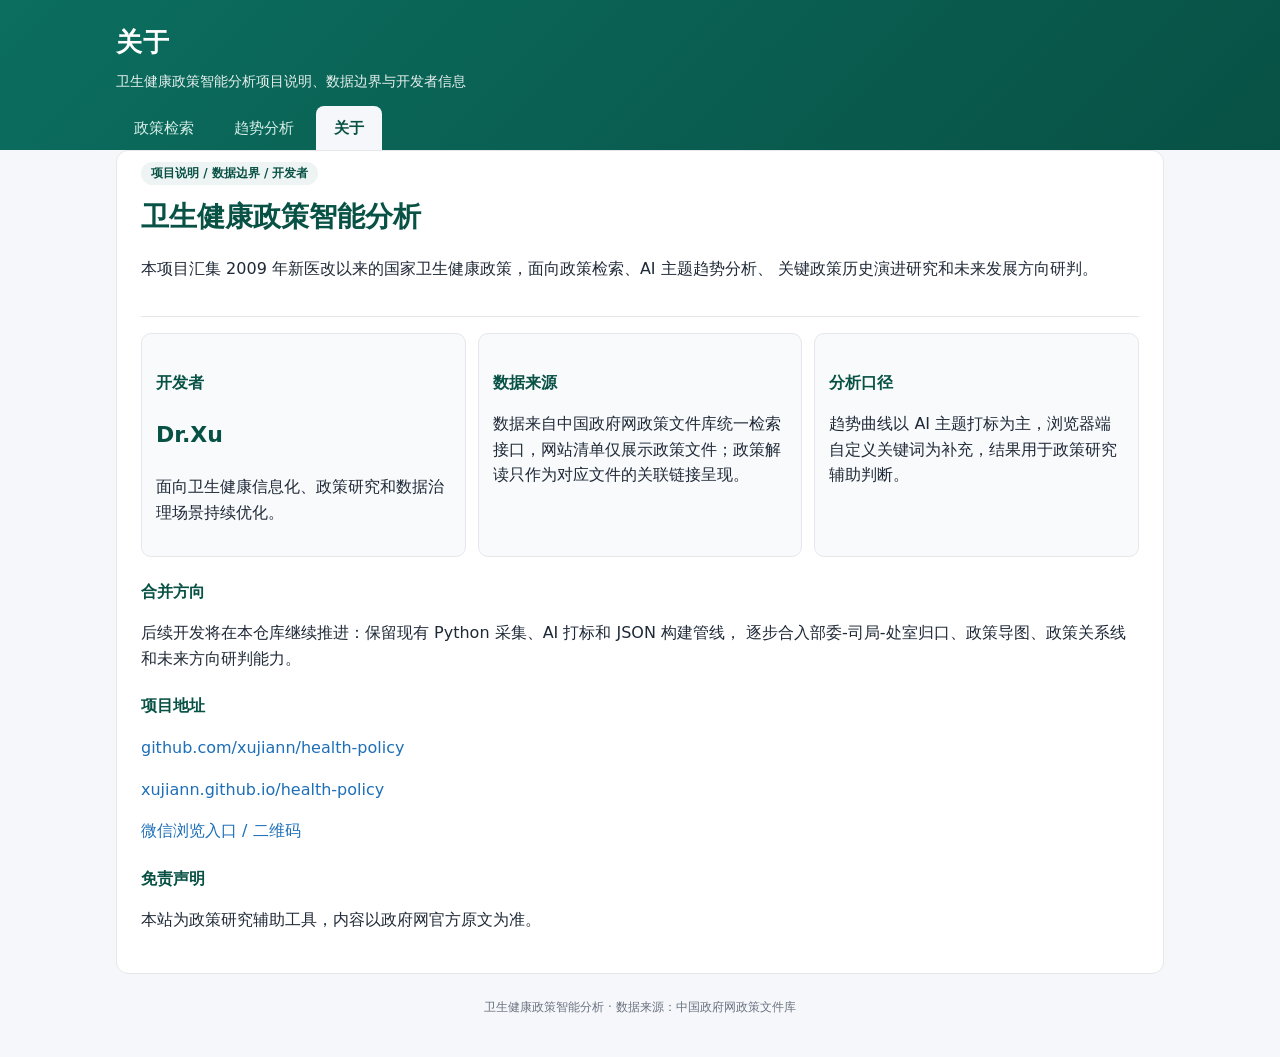
==== site/about.html @ f82df6de "Improve WeChat mobile browsing" ====
<!DOCTYPE html>
<html lang="zh-CN">
<head>
<meta charset="utf-8">
<meta name="viewport" content="width=device-width, initial-scale=1">
<meta name="theme-color" content="#0b6e5f">
<meta name="description" content="卫生健康政策智能分析项目说明、数据边界与开发者信息。">
<meta property="og:title" content="关于 · 卫生健康政策智能分析">
<meta property="og:description" content="了解卫生健康政策智能分析的数据来源、展示口径与开发者信息。">
<meta property="og:type" content="website">
<meta property="og:url" content="https://xujiann.github.io/health-policy/about.html">
<title>关于 · 卫生健康政策智能分析</title>
<link rel="stylesheet" href="style.css?v=12">
</head>
<body>
<header class="top">
  <div class="wrap">
    <h1>关于</h1>
    <p class="sub">卫生健康政策智能分析项目说明、数据边界与开发者信息</p>
    <nav class="tabs">
      <a class="tab tab-link" href="index.html">政策检索</a>
      <a class="tab tab-link" href="index.html#trend">趋势分析</a>
      <a class="tab tab-link active" href="about.html">关于</a>
    </nav>
  </div>
</header>

<main class="wrap">
  <section class="about about-page">
    <div class="about-hero">
      <span class="about-kicker">项目说明 / 数据边界 / 开发者</span>
      <h2>卫生健康政策智能分析</h2>
      <p>
        本项目汇集 2009 年新医改以来的国家卫生健康政策，面向政策检索、AI 主题趋势分析、
        关键政策历史演进研究和未来发展方向研判。
      </p>
    </div>

    <div class="about-grid">
      <article>
        <h3>开发者</h3>
        <p class="about-name">Dr.Xu</p>
        <p>面向卫生健康信息化、政策研究和数据治理场景持续优化。</p>
      </article>
      <article>
        <h3>数据来源</h3>
        <p>数据来自中国政府网政策文件库统一检索接口，网站清单仅展示政策文件；政策解读只作为对应文件的关联链接呈现。</p>
      </article>
      <article>
        <h3>分析口径</h3>
        <p>趋势曲线以 AI 主题打标为主，浏览器端自定义关键词为补充，结果用于政策研究辅助判断。</p>
      </article>
    </div>

    <h3>合并方向</h3>
    <p>
      后续开发将在本仓库继续推进：保留现有 Python 采集、AI 打标和 JSON 构建管线，
      逐步合入部委-司局-处室归口、政策导图、政策关系线和未来方向研判能力。
    </p>

    <h3>项目地址</h3>
    <p><a href="https://github.com/xujiann/health-policy" target="_blank" rel="noopener">github.com/xujiann/health-policy</a></p>
    <p><a href="https://xujiann.github.io/health-policy/" target="_blank" rel="noopener">xujiann.github.io/health-policy</a></p>
    <p><a href="wechat.html">微信浏览入口 / 二维码</a></p>

    <h3>免责声明</h3>
    <p>本站为政策研究辅助工具，内容以政府网官方原文为准。</p>
  </section>
</main>

<footer class="foot wrap">
  <span>卫生健康政策智能分析 · 数据来源：中国政府网政策文件库</span>
</footer>
</body>
</html>
---- site/style.css ----
:root{
  --bg:#f5f7fa; --card:#fff; --ink:#1f2937; --muted:#6b7280;
  --line:#e5e7eb; --brand:#0b6e5f; --brand-d:#085145; --accent:#1d6fb8;
  --chip:#eef4f3;
}
*{box-sizing:border-box}
body{margin:0;font-family:"Microsoft YaHei","PingFang SC",system-ui,Arial,sans-serif;
  background:var(--bg);color:var(--ink);line-height:1.6}
.wrap{max-width:1080px;margin:0 auto;padding:0 16px}
a{color:var(--accent);text-decoration:none}
a:hover{text-decoration:underline}

.top{background:linear-gradient(135deg,var(--brand),var(--brand-d));color:#fff;padding:22px 0 0}
.top h1{margin:0;font-size:26px;letter-spacing:1px}
.top .sub{margin:6px 0 14px;opacity:.9;font-size:14px}
.tabs{display:flex;gap:4px}
.tab{background:transparent;border:none;color:#d8efe9;padding:10px 18px;font-size:15px;
  cursor:pointer;border-radius:8px 8px 0 0}
.tab:hover{color:#fff}
.tab.active{background:var(--bg);color:var(--brand-d);font-weight:600}
.tab-link{display:inline-block;text-decoration:none}

main{min-height:60vh;padding-top:18px}
.loading{padding:40px;text-align:center;color:var(--muted)}
.hidden{display:none}

.summary-panel{display:grid;grid-template-columns:repeat(4,minmax(0,1fr));gap:10px;margin-bottom:14px}
.summary-panel article{background:var(--card);border:1px solid var(--line);border-radius:10px;padding:12px 14px}
.summary-panel span{display:block;color:var(--muted);font-size:12px}
.summary-panel strong{display:block;color:var(--brand-d);font-size:24px;line-height:1.2;margin-top:3px}
.wechat-panel{display:flex;align-items:center;justify-content:space-between;gap:12px;background:#f0fdf4;
  border:1px solid #bbf7d0;border-radius:10px;margin:-2px 0 14px;padding:10px 12px;color:#14532d}
.wechat-panel strong{display:block;font-size:13px}
.wechat-panel span{font-size:12px;color:#166534}
.wechat-panel button{border:1px solid #86efac;background:#fff;color:#166534;border-radius:8px;padding:7px 10px;
  white-space:nowrap;cursor:pointer}
.wechat-panel button:active{transform:translateY(1px)}

.toolbar{display:flex;gap:10px;flex-wrap:wrap;margin-bottom:14px;background:rgba(255,255,255,.72);
  border:1px solid var(--line);border-radius:12px;padding:12px;position:sticky;top:0;z-index:5;backdrop-filter:blur(8px)}
.toolbar input,.toolbar select{padding:9px 12px;border:1px solid var(--line);border-radius:8px;
  font-size:14px;background:var(--card)}
.toolbar input#q{flex:1;min-width:240px}
.result-info{color:var(--muted);font-size:13px;margin-bottom:10px}

.list{list-style:none;margin:0;padding:0;display:grid;gap:10px}
.item{background:var(--card);border:1px solid var(--line);border-radius:10px;padding:14px 16px}
.item h3{margin:0 0 6px;font-size:16px;font-weight:600}
.item h3 a{color:var(--ink)}
.item h3 a:hover{color:var(--brand)}
.item .meta{display:flex;flex-wrap:wrap;gap:8px;font-size:12px;color:var(--muted);margin-bottom:6px}
.item .chip{background:var(--chip);color:var(--brand-d);padding:1px 8px;border-radius:20px}
.item .summary{font-size:13px;color:#4b5563;margin:6px 0 0}
.item mark{background:#fff2a8;padding:0 1px}
.item .th-row{display:flex;flex-wrap:wrap;gap:6px;margin:6px 0 0}
.item .th-chip{background:#eef2ff;color:#3730a3;font-size:11px;padding:1px 8px;border-radius:20px}
.tax-row{display:flex;flex-wrap:wrap;gap:6px;margin:7px 0 0;font-size:12px;align-items:center}
.tax-row span{background:#ecfdf5;color:#065f46;border:1px solid #ccefe3;border-radius:20px;padding:1px 8px}
.tax-row em{color:var(--muted);font-style:normal}
.interp-row{margin-top:10px;padding-top:9px;border-top:1px dashed var(--line);display:grid;gap:6px}
.interp-row>span{font-size:12px;font-weight:700;color:var(--brand-d)}
.interp-row a{display:flex;justify-content:space-between;gap:10px;padding:7px 9px;border:1px solid #dbeafe;background:#f8fbff;border-radius:8px;color:#1d4ed8;font-size:13px}
.interp-row a strong{font-weight:500;color:#1e3a8a}
.interp-row a span{color:var(--muted);white-space:nowrap}

.pager{display:flex;justify-content:center;gap:6px;flex-wrap:wrap;margin:20px 0}
.pager button{padding:6px 12px;border:1px solid var(--line);background:var(--card);
  border-radius:6px;cursor:pointer;font-size:13px}
.pager button.active{background:var(--brand);color:#fff;border-color:var(--brand)}
.pager button:disabled{opacity:.4;cursor:default}

.chart-box{background:var(--card);border:1px solid var(--line);border-radius:12px;
  padding:16px;height:440px}
.trend-intro p{color:var(--muted);font-size:14px}

.rel-mode{display:flex;align-items:center;gap:14px;flex-wrap:wrap;margin:4px 0 10px;
  font-size:13px;color:var(--ink)}
.rel-mode .rel-label{font-weight:600}
.rel-mode label{display:flex;align-items:center;gap:4px;cursor:pointer}
.rel-mode .rel-hint{flex-basis:100%;color:var(--muted)}
.item .chip.rel-strong{background:#d1fae5;color:#065f46}
.item .chip.rel-weak{background:#fef3c7;color:#92400e}

.custom-kw{display:flex;align-items:center;gap:8px;flex-wrap:wrap;margin:6px 0 12px}
.custom-kw input#kw-input{flex:1;min-width:260px;padding:9px 12px;border:1px solid var(--line);
  border-radius:8px;font-size:14px;background:var(--card)}
.custom-kw button#kw-add{padding:9px 16px;border:none;border-radius:8px;background:var(--brand);
  color:#fff;font-size:14px;cursor:pointer}
.custom-kw button#kw-add:hover{background:var(--brand-d)}
.preset-toggle{font-size:13px;color:var(--muted);display:flex;align-items:center;gap:5px;cursor:pointer}
.kw-suggest{width:100%;display:flex;flex-wrap:wrap;gap:6px;align-items:center}
.kw-suggest .sugg{padding:3px 10px;border:1px solid var(--line);border-radius:20px;
  background:#f0f6ff;color:#1d4ed8;font-size:12px;cursor:pointer}
.kw-suggest .sugg:hover{background:#dbeafe}
.kw-chips{display:flex;gap:8px;flex-wrap:wrap;width:100%}
.kw-chips .kwchip{display:inline-flex;align-items:center;gap:6px;padding:3px 6px 3px 10px;
  border-radius:20px;font-size:13px;color:#fff}
.kw-chips .kwchip button{background:rgba(255,255,255,.35);border:none;color:#fff;width:18px;height:18px;
  border-radius:50%;cursor:pointer;line-height:1;font-size:13px}
.kw-chips .kwchip button:hover{background:rgba(0,0,0,.25)}
.theme-detail{margin:18px 0 10px;display:flex;align-items:center;gap:12px;flex-wrap:wrap}
.theme-detail select{padding:8px 12px;border:1px solid var(--line);border-radius:8px;font-size:14px}
.muted{color:var(--muted);font-size:13px}

.forecast-box{background:var(--card);border:1px solid var(--line);border-radius:12px;padding:16px;margin:14px 0}
.forecast-head{display:flex;justify-content:space-between;gap:16px;align-items:flex-start;margin-bottom:12px}
.forecast-head span{display:block;color:var(--brand);font-size:12px;font-weight:700}
.forecast-head h3{margin:2px 0 0;font-size:18px;color:var(--brand-d)}
.forecast-head dl{display:flex;gap:8px;margin:0}
.forecast-head dl div{min-width:82px;background:#f8fafc;border:1px solid var(--line);border-radius:10px;padding:8px;text-align:center}
.forecast-head dt{font-size:12px;color:var(--muted)}
.forecast-head dd{margin:2px 0 0;font-weight:700}
.forecast-cards{display:grid;grid-template-columns:repeat(3,minmax(0,1fr));gap:10px}
.forecast-cards article{background:#f8fafc;border:1px solid var(--line);border-radius:10px;padding:12px}
.forecast-cards strong{display:block;color:var(--ink);margin-bottom:6px}
.forecast-cards p{margin:0;color:#4b5563;font-size:13px}

.about-page{padding:18px 24px 24px}
.about-hero{border-bottom:1px solid var(--line);padding-bottom:18px;margin-bottom:16px}
.about-kicker{display:inline-flex;background:var(--chip);color:var(--brand-d);border-radius:20px;padding:2px 10px;font-size:12px;font-weight:700}
.about-hero h2{margin:10px 0 6px;font-size:28px;color:var(--brand-d)}
.about-grid{display:grid;grid-template-columns:repeat(3,minmax(0,1fr));gap:12px;margin:16px 0}
.about-grid article{background:#f8fafc;border:1px solid var(--line);border-radius:10px;padding:14px}
.about-grid h3{margin:0 0 8px;color:var(--brand-d);font-size:16px}
.about-name{font-size:22px;font-weight:700;color:var(--brand-d)}

.about{background:var(--card);border:1px solid var(--line);border-radius:12px;padding:8px 24px 24px}
.about h2{color:var(--brand-d)}
.about h3{margin-top:22px;color:var(--brand-d);font-size:16px}

.wechat-guide{overflow:hidden}
.wechat-guide .about-hero p{max-width:760px;color:#4b5563;line-height:1.75}
.wechat-qr{display:grid;grid-template-columns:240px minmax(0,1fr);gap:22px;align-items:center;
  margin-top:18px;padding:18px;background:#f8fafc;border:1px solid var(--line);border-radius:12px}
.wechat-qr img{width:220px;height:220px;background:#fff;border:1px solid var(--line);border-radius:10px;
  padding:10px;box-shadow:0 12px 30px rgba(15,23,42,.08)}
.wechat-qr h3{margin-top:0}
.wechat-qr p{line-height:1.7;color:#4b5563}
.wechat-qr a{word-break:break-all;color:var(--brand-d);font-weight:700}

.foot{padding:24px 16px 40px;color:var(--muted);font-size:12px;text-align:center}

@media(max-width:640px){
  .wrap{padding:0 12px}
  .top{padding:18px 0 0}
  .top h1{font-size:20px;letter-spacing:.5px}
  .top .sub{font-size:13px;margin:5px 0 12px}
  .tab{padding:9px 13px;font-size:14px}

  /* 筛选：搜索框整行，下拉两列自适应，排序单独整行 */
  .toolbar{gap:8px}
  .summary-panel{grid-template-columns:repeat(2,minmax(0,1fr));gap:8px}
  .summary-panel article{padding:10px 11px}
  .summary-panel strong{font-size:20px}
  .wechat-panel{align-items:flex-start;margin-top:-4px}
  .wechat-panel button{padding:8px 10px}
  body.is-wechat .toolbar{position:static}
  .toolbar input#q{flex:1 1 100%;min-width:0}
  .toolbar select{flex:1 1 calc(50% - 4px);min-width:0;font-size:13px;padding:9px 8px}
  .toolbar #f-sort{flex-basis:100%}

  .item{padding:12px 13px}
  .item h3{font-size:15px}
  .item .summary{font-size:13px}
  .interp-row a{display:grid;gap:2px}
  .interp-row a span{white-space:normal}

  /* 图表：略高以容纳多主题图例，左右内边距收紧 */
  .chart-box{height:460px;padding:12px 6px}
  .trend-intro p{font-size:13px}

  .custom-kw{gap:8px}
  .custom-kw input#kw-input{flex:1 1 100%;min-width:0}
  .custom-kw button#kw-add{flex:1 1 auto}
  .preset-toggle{flex-basis:100%}

  .theme-detail{gap:8px}
  .theme-detail label{flex:1 1 100%}
  .theme-detail select{width:100%}

  /* 触摸目标更大 */
  .forecast-head{display:grid}
  .forecast-head dl,.forecast-cards,.about-grid{display:grid;grid-template-columns:1fr}
  .forecast-head dl div{min-width:0}
  .about-page{padding:14px 14px 20px}
  .about-hero h2{font-size:22px}
  .wechat-qr{grid-template-columns:1fr;justify-items:center;text-align:left;padding:14px;gap:12px}
  .wechat-qr img{width:min(220px,100%);height:auto}

  .pager button{padding:9px 14px;font-size:14px}

  .about{padding:6px 16px 20px}
  .about h3{font-size:15px}
}
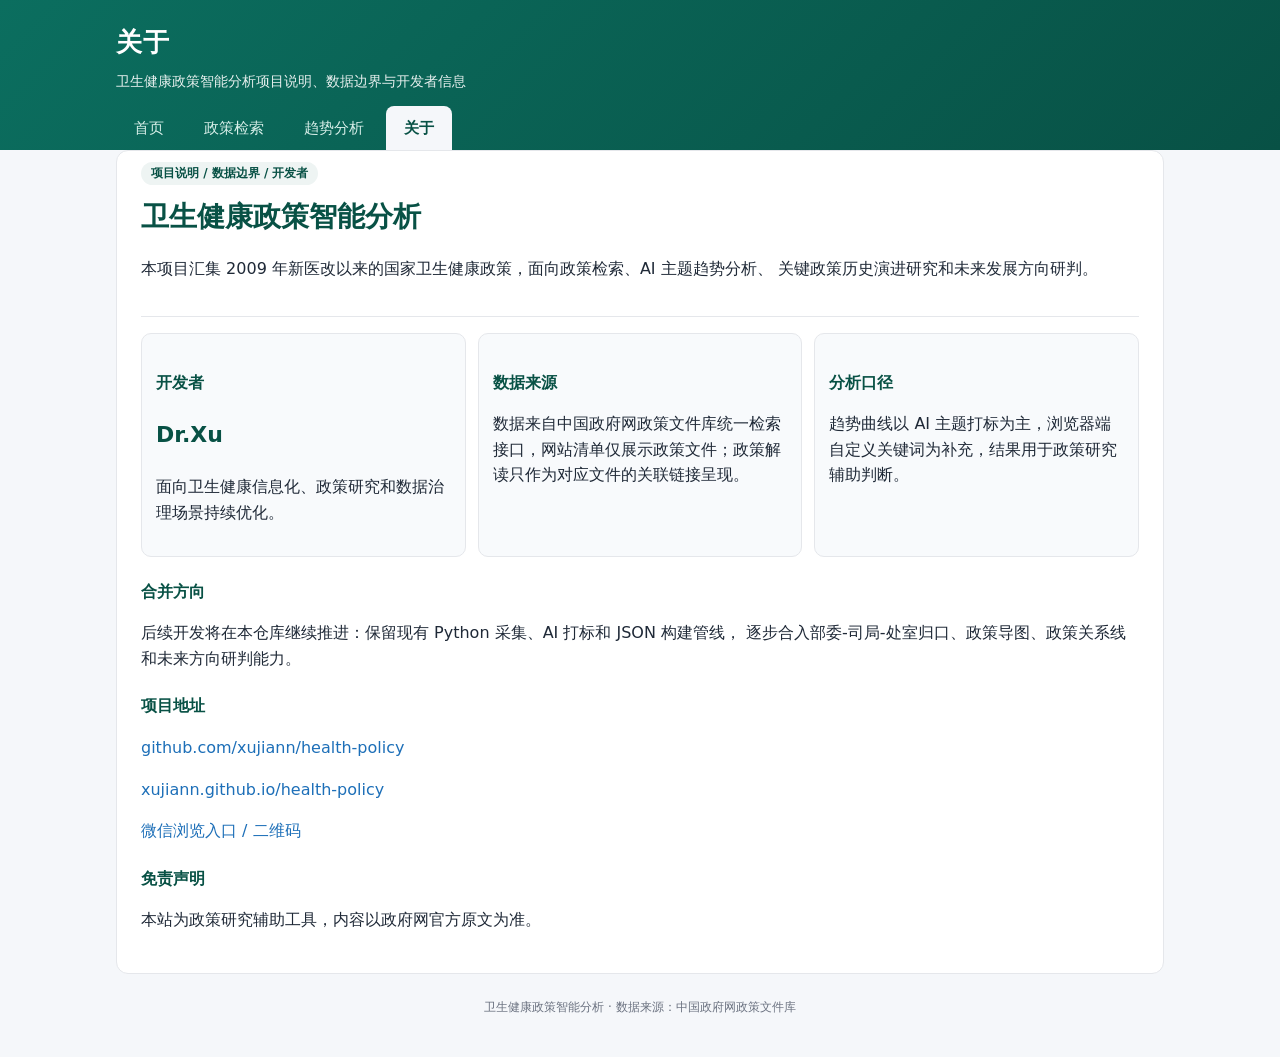
==== commit 9a26c0a2: "Add WeChat project portal homepage" ====
--- a/site/about.html
+++ b/site/about.html
@@ -10,7 +10,7 @@
 <meta property="og:type" content="website">
 <meta property="og:url" content="https://xujiann.github.io/health-policy/about.html">
 <title>关于 · 卫生健康政策智能分析</title>
-<link rel="stylesheet" href="style.css?v=12">
+<link rel="stylesheet" href="style.css?v=15">
 </head>
 <body>
 <header class="top">
@@ -18,8 +18,9 @@
     <h1>关于</h1>
     <p class="sub">卫生健康政策智能分析项目说明、数据边界与开发者信息</p>
     <nav class="tabs">
-      <a class="tab tab-link" href="index.html">政策检索</a>
-      <a class="tab tab-link" href="index.html#trend">趋势分析</a>
+      <a class="tab tab-link" href="index.html">首页</a>
+      <a class="tab tab-link" href="policy.html">政策检索</a>
+      <a class="tab tab-link" href="policy.html#trend">趋势分析</a>
       <a class="tab tab-link active" href="about.html">关于</a>
     </nav>
   </div>
--- a/site/style.css
+++ b/site/style.css
@@ -10,10 +10,33 @@
 a{color:var(--accent);text-decoration:none}
 a:hover{text-decoration:underline}
 
+.portal-body{background:#f4f8f7}
+.portal{max-width:760px;margin:0 auto;padding:18px 16px 32px}
+.portal-hero{padding:18px 2px 14px}
+.portal-mark{width:54px;height:54px;border-radius:14px;border:1px solid var(--line);background:#fff;padding:6px;
+  box-shadow:0 10px 24px rgba(15,23,42,.08)}
+.portal-kicker{margin:14px 0 6px;color:var(--brand-d);font-size:13px;font-weight:700}
+.portal-hero h1{margin:0;font-size:30px;line-height:1.16;color:#0f3f38;letter-spacing:0}
+.portal-hero p:last-child{margin:10px 0 0;color:#475569;font-size:15px}
+.portal-grid{display:grid;gap:12px;margin-top:8px}
+.portal-card{display:grid;grid-template-columns:auto 1fr;gap:6px 12px;text-decoration:none;background:#fff;
+  border:1px solid var(--line);border-radius:12px;padding:16px;box-shadow:0 10px 26px rgba(15,23,42,.06)}
+.portal-card:hover{text-decoration:none;border-color:#99f6e4}
+.portal-card.primary{border-color:#99f6e4;background:#f0fdfa}
+.portal-card-index{grid-row:1/4;display:grid;place-items:center;width:42px;height:42px;border-radius:10px;
+  background:#e0f2fe;color:#075985;font-weight:800;font-size:13px}
+.portal-card.primary .portal-card-index{background:#ccfbf1;color:#115e59}
+.portal-card strong{font-size:18px;color:#0f172a;line-height:1.3}
+.portal-card small{color:#475569;font-size:13px;line-height:1.6}
+.portal-card em{font-style:normal;color:#0b6e5f;font-size:13px;font-weight:700;margin-top:2px}
+.portal-strip{display:grid;grid-template-columns:repeat(3,minmax(0,1fr));gap:8px;margin:14px 0 0}
+.portal-strip a{text-align:center;text-decoration:none;background:#fff;border:1px solid var(--line);border-radius:10px;
+  padding:10px 6px;color:#1e3a8a;font-size:13px;font-weight:700}
+
 .top{background:linear-gradient(135deg,var(--brand),var(--brand-d));color:#fff;padding:22px 0 0}
 .top h1{margin:0;font-size:26px;letter-spacing:1px}
 .top .sub{margin:6px 0 14px;opacity:.9;font-size:14px}
-.tabs{display:flex;gap:4px}
+.tabs{display:flex;gap:4px;flex-wrap:wrap}
 .tab{background:transparent;border:none;color:#d8efe9;padding:10px 18px;font-size:15px;
   cursor:pointer;border-radius:8px 8px 0 0}
 .tab:hover{color:#fff}
@@ -41,6 +64,10 @@
 .toolbar input,.toolbar select{padding:9px 12px;border:1px solid var(--line);border-radius:8px;
   font-size:14px;background:var(--card)}
 .toolbar input#q{flex:1;min-width:240px}
+.quality-panel{display:grid;grid-template-columns:repeat(6,minmax(0,1fr));gap:8px;margin:-4px 0 12px}
+.quality-panel article{background:#f8fafc;border:1px solid var(--line);border-radius:8px;padding:9px 10px}
+.quality-panel span{display:block;color:var(--muted);font-size:11px}
+.quality-panel strong{display:block;color:#0f172a;font-size:15px;margin-top:2px}
 .result-info{color:var(--muted);font-size:13px;margin-bottom:10px}
 
 .list{list-style:none;margin:0;padding:0;display:grid;gap:10px}
@@ -50,13 +77,16 @@
 .item h3 a:hover{color:var(--brand)}
 .item .meta{display:flex;flex-wrap:wrap;gap:8px;font-size:12px;color:var(--muted);margin-bottom:6px}
 .item .chip{background:var(--chip);color:var(--brand-d);padding:1px 8px;border-radius:20px}
+.item .doc-no{font-weight:700;color:#0f172a;background:#f8fafc;border:1px solid var(--line);
+  border-radius:6px;padding:1px 6px}
 .item .summary{font-size:13px;color:#4b5563;margin:6px 0 0}
 .item mark{background:#fff2a8;padding:0 1px}
 .item .th-row{display:flex;flex-wrap:wrap;gap:6px;margin:6px 0 0}
 .item .th-chip{background:#eef2ff;color:#3730a3;font-size:11px;padding:1px 8px;border-radius:20px}
 .tax-row{display:flex;flex-wrap:wrap;gap:6px;margin:7px 0 0;font-size:12px;align-items:center}
 .tax-row span{background:#ecfdf5;color:#065f46;border:1px solid #ccefe3;border-radius:20px;padding:1px 8px}
-.tax-row em{color:var(--muted);font-style:normal}
+.tax-row em{color:#475569;font-style:normal;background:#f8fafc;border:1px solid var(--line);
+  border-radius:20px;padding:1px 8px}
 .interp-row{margin-top:10px;padding-top:9px;border-top:1px dashed var(--line);display:grid;gap:6px}
 .interp-row>span{font-size:12px;font-weight:700;color:var(--brand-d)}
 .interp-row a{display:flex;justify-content:space-between;gap:10px;padding:7px 9px;border:1px solid #dbeafe;background:#f8fbff;border-radius:8px;color:#1d4ed8;font-size:13px}
@@ -146,12 +176,19 @@
   .top h1{font-size:20px;letter-spacing:.5px}
   .top .sub{font-size:13px;margin:5px 0 12px}
   .tab{padding:9px 13px;font-size:14px}
+  .portal{padding:12px 12px 28px}
+  .portal-hero h1{font-size:25px}
+  .portal-card{padding:14px;grid-template-columns:38px 1fr}
+  .portal-card-index{width:38px;height:38px}
+  .portal-strip{grid-template-columns:1fr}
 
   /* 筛选：搜索框整行，下拉两列自适应，排序单独整行 */
   .toolbar{gap:8px}
   .summary-panel{grid-template-columns:repeat(2,minmax(0,1fr));gap:8px}
   .summary-panel article{padding:10px 11px}
   .summary-panel strong{font-size:20px}
+  .quality-panel{grid-template-columns:repeat(2,minmax(0,1fr));gap:7px}
+  .quality-panel article{padding:8px 9px}
   .wechat-panel{align-items:flex-start;margin-top:-4px}
   .wechat-panel button{padding:8px 10px}
   body.is-wechat .toolbar{position:static}
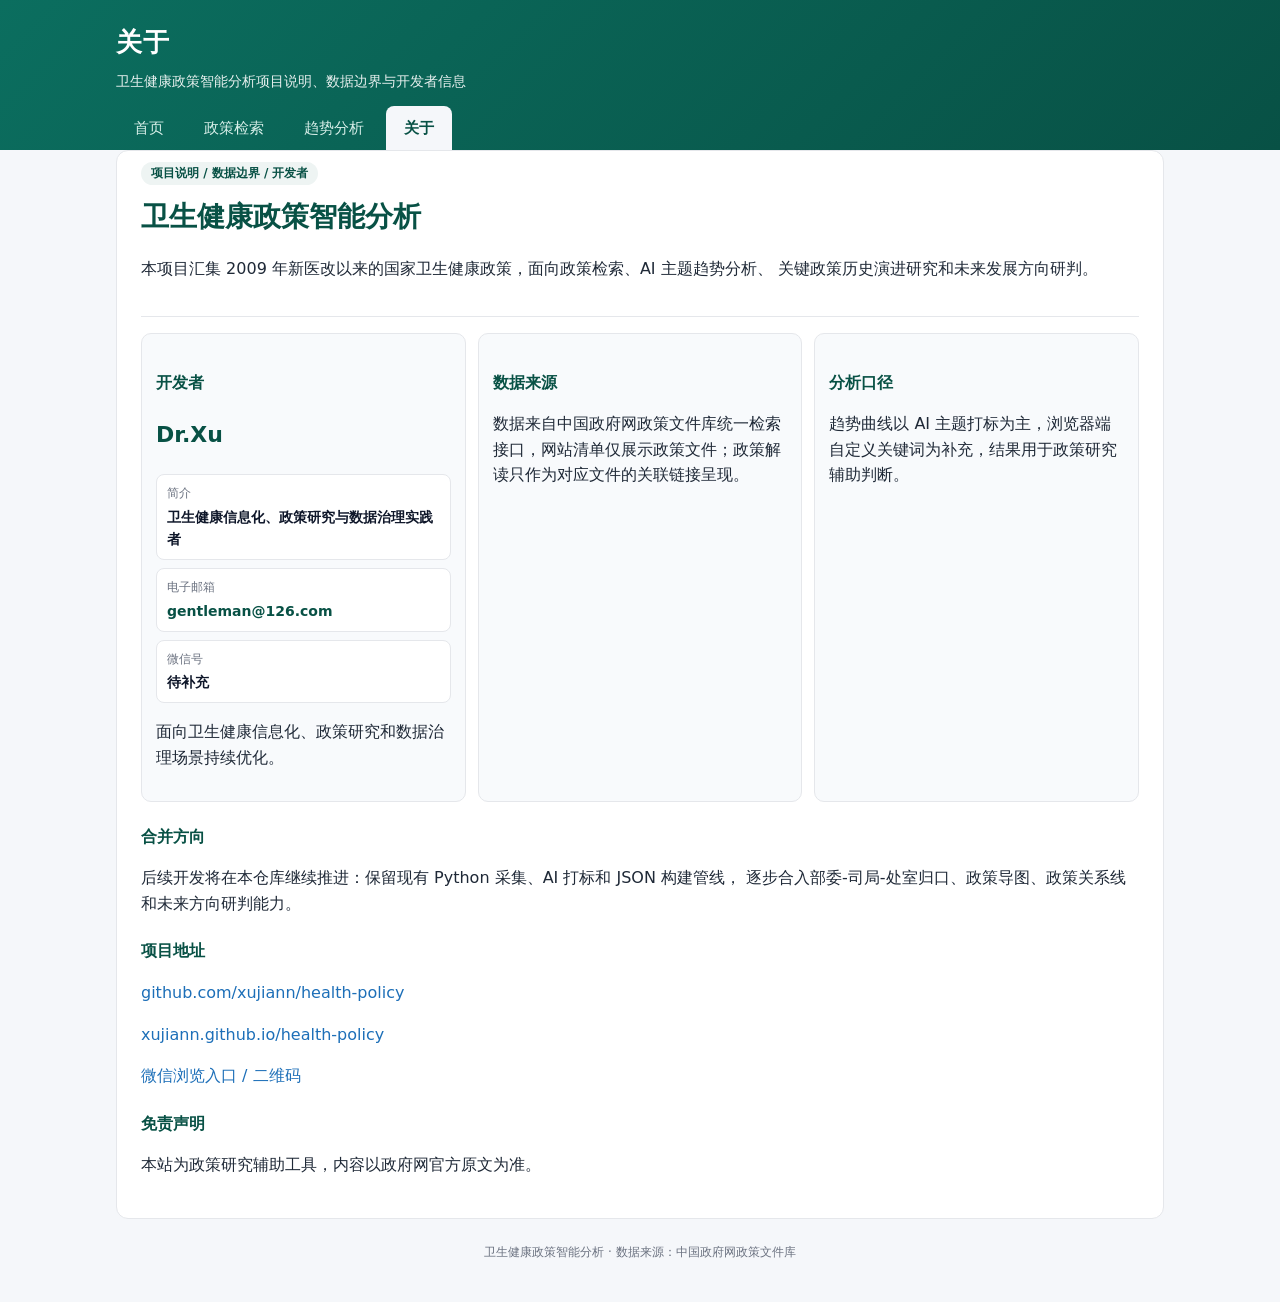
==== commit 516523e4: "Add about entry and contact info" ====
--- a/site/about.html
+++ b/site/about.html
@@ -10,7 +10,7 @@
 <meta property="og:type" content="website">
 <meta property="og:url" content="https://xujiann.github.io/health-policy/about.html">
 <title>关于 · 卫生健康政策智能分析</title>
-<link rel="stylesheet" href="style.css?v=15">
+<link rel="stylesheet" href="style.css?v=18">
 </head>
 <body>
 <header class="top">
@@ -41,6 +41,11 @@
       <article>
         <h3>开发者</h3>
         <p class="about-name">Dr.Xu</p>
+        <ul class="contact-list" aria-label="作者联系方式">
+          <li><span>简介</span><strong>卫生健康信息化、政策研究与数据治理实践者</strong></li>
+          <li><span>电子邮箱</span><a href="mailto:gentleman@126.com">gentleman@126.com</a></li>
+          <li><span>微信号</span><strong>待补充</strong></li>
+        </ul>
         <p>面向卫生健康信息化、政策研究和数据治理场景持续优化。</p>
       </article>
       <article>
--- a/site/style.css
+++ b/site/style.css
@@ -11,17 +11,20 @@
 a:hover{text-decoration:underline}
 
 .portal-body{background:#f4f8f7}
-.portal{max-width:760px;margin:0 auto;padding:18px 16px 32px}
+.portal{max-width:760px;min-height:100svh;margin:0 auto;padding:18px 16px max(32px,env(safe-area-inset-bottom))}
 .portal-hero{padding:18px 2px 14px}
 .portal-mark{width:54px;height:54px;border-radius:14px;border:1px solid var(--line);background:#fff;padding:6px;
   box-shadow:0 10px 24px rgba(15,23,42,.08)}
-.portal-kicker{margin:14px 0 6px;color:var(--brand-d);font-size:13px;font-weight:700}
-.portal-hero h1{margin:0;font-size:30px;line-height:1.16;color:#0f3f38;letter-spacing:0}
-.portal-hero p:last-child{margin:10px 0 0;color:#475569;font-size:15px}
+.portal-hero h1{margin:14px 0 0;font-size:30px;line-height:1.16;color:#0f3f38;letter-spacing:0}
+.portal-hero>p{margin:10px 0 0;color:#475569;font-size:15px}
+.portal-tags{display:flex;gap:8px;flex-wrap:wrap;margin-top:12px}
+.portal-tags span{background:#e7f7f3;color:#085145;border:1px solid #ccefe3;border-radius:20px;
+  padding:3px 10px;font-size:12px;font-weight:700}
 .portal-grid{display:grid;gap:12px;margin-top:8px}
 .portal-card{display:grid;grid-template-columns:auto 1fr;gap:6px 12px;text-decoration:none;background:#fff;
   border:1px solid var(--line);border-radius:12px;padding:16px;box-shadow:0 10px 26px rgba(15,23,42,.06)}
 .portal-card:hover{text-decoration:none;border-color:#99f6e4}
+.portal-card:active{transform:translateY(1px);box-shadow:0 6px 18px rgba(15,23,42,.08)}
 .portal-card.primary{border-color:#99f6e4;background:#f0fdfa}
 .portal-card-index{grid-row:1/4;display:grid;place-items:center;width:42px;height:42px;border-radius:10px;
   background:#e0f2fe;color:#075985;font-weight:800;font-size:13px}
@@ -29,9 +32,6 @@
 .portal-card strong{font-size:18px;color:#0f172a;line-height:1.3}
 .portal-card small{color:#475569;font-size:13px;line-height:1.6}
 .portal-card em{font-style:normal;color:#0b6e5f;font-size:13px;font-weight:700;margin-top:2px}
-.portal-strip{display:grid;grid-template-columns:repeat(3,minmax(0,1fr));gap:8px;margin:14px 0 0}
-.portal-strip a{text-align:center;text-decoration:none;background:#fff;border:1px solid var(--line);border-radius:10px;
-  padding:10px 6px;color:#1e3a8a;font-size:13px;font-weight:700}
 
 .top{background:linear-gradient(135deg,var(--brand),var(--brand-d));color:#fff;padding:22px 0 0}
 .top h1{margin:0;font-size:26px;letter-spacing:1px}
@@ -153,6 +153,11 @@
 .about-grid article{background:#f8fafc;border:1px solid var(--line);border-radius:10px;padding:14px}
 .about-grid h3{margin:0 0 8px;color:var(--brand-d);font-size:16px}
 .about-name{font-size:22px;font-weight:700;color:var(--brand-d)}
+.contact-list{list-style:none;margin:10px 0 12px;padding:0;display:grid;gap:8px}
+.contact-list li{display:grid;gap:2px;padding:9px 10px;background:#fff;border:1px solid var(--line);border-radius:8px}
+.contact-list span{color:var(--muted);font-size:12px}
+.contact-list strong,.contact-list a{color:#0f172a;font-size:14px;font-weight:700;word-break:break-all}
+.contact-list a{color:var(--brand-d)}
 
 .about{background:var(--card);border:1px solid var(--line);border-radius:12px;padding:8px 24px 24px}
 .about h2{color:var(--brand-d)}
@@ -180,7 +185,6 @@
   .portal-hero h1{font-size:25px}
   .portal-card{padding:14px;grid-template-columns:38px 1fr}
   .portal-card-index{width:38px;height:38px}
-  .portal-strip{grid-template-columns:1fr}
 
   /* 筛选：搜索框整行，下拉两列自适应，排序单独整行 */
   .toolbar{gap:8px}
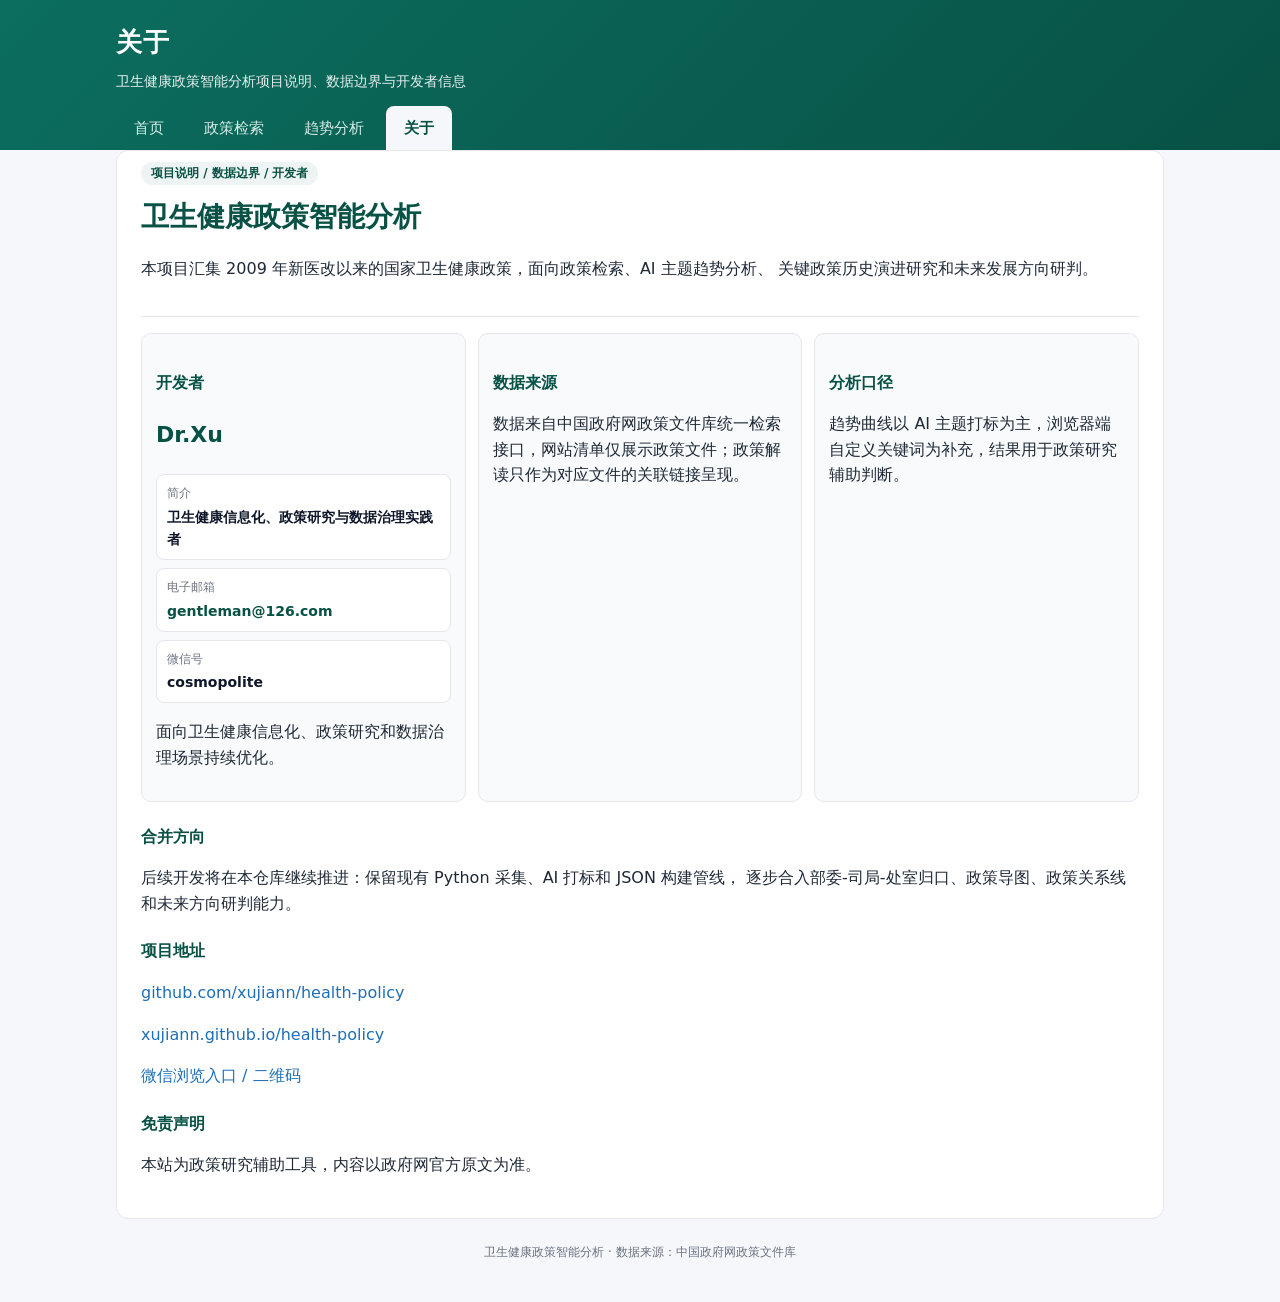
==== commit 4f79fb00: "Update WeChat contact on about page" ====
--- a/site/about.html
+++ b/site/about.html
@@ -44,7 +44,7 @@
         <ul class="contact-list" aria-label="作者联系方式">
           <li><span>简介</span><strong>卫生健康信息化、政策研究与数据治理实践者</strong></li>
           <li><span>电子邮箱</span><a href="mailto:gentleman@126.com">gentleman@126.com</a></li>
-          <li><span>微信号</span><strong>待补充</strong></li>
+          <li><span>微信号</span><strong>cosmopolite</strong></li>
         </ul>
         <p>面向卫生健康信息化、政策研究和数据治理场景持续优化。</p>
       </article>
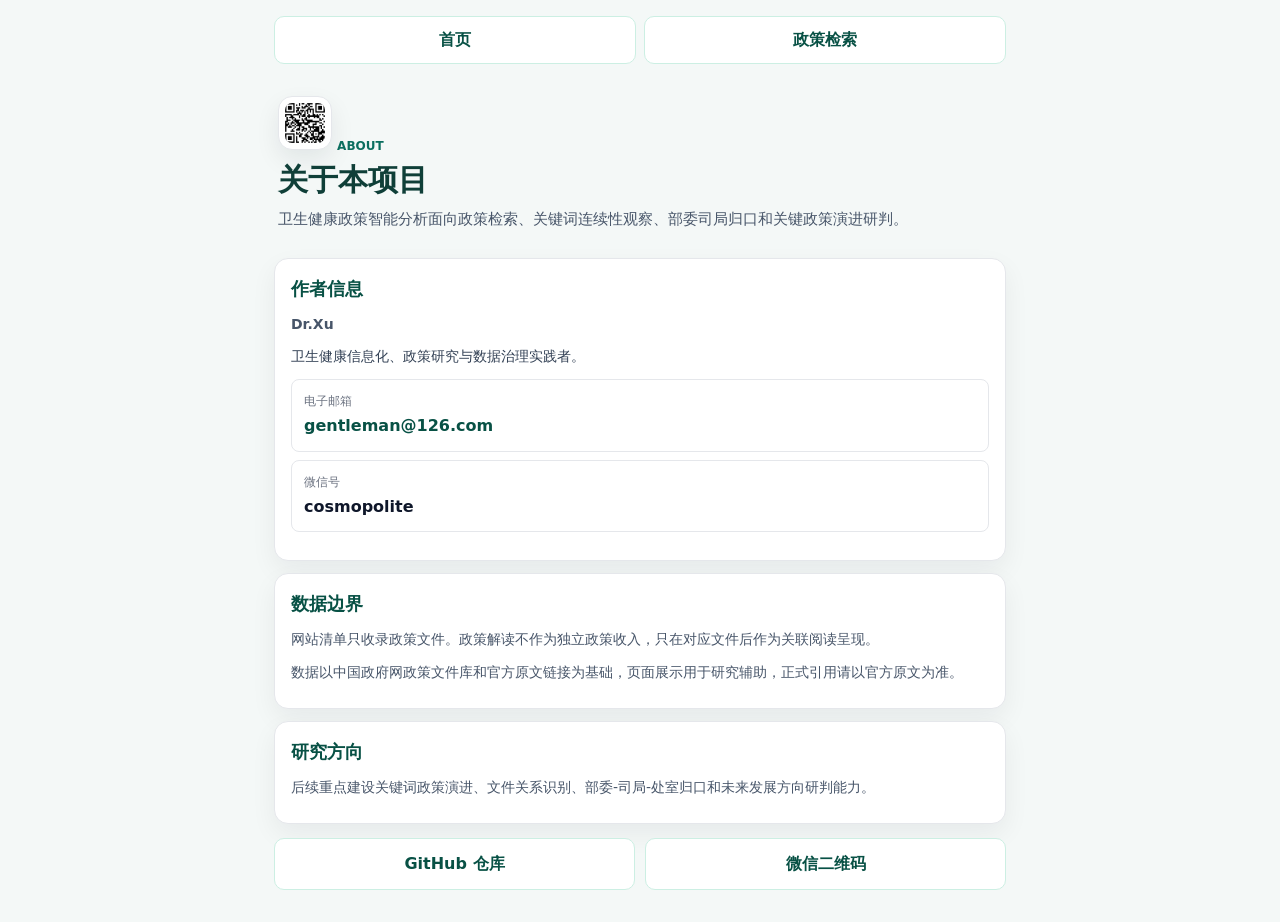
==== commit 84f79bdd: "Redesign mobile portal about page" ====
--- a/site/about.html
+++ b/site/about.html
@@ -10,72 +10,47 @@
 <meta property="og:type" content="website">
 <meta property="og:url" content="https://xujiann.github.io/health-policy/about.html">
 <title>关于 · 卫生健康政策智能分析</title>
-<link rel="stylesheet" href="style.css?v=18">
+<link rel="stylesheet" href="style.css?v=19">
 </head>
-<body>
-<header class="top">
-  <div class="wrap">
-    <h1>关于</h1>
-    <p class="sub">卫生健康政策智能分析项目说明、数据边界与开发者信息</p>
-    <nav class="tabs">
-      <a class="tab tab-link" href="index.html">首页</a>
-      <a class="tab tab-link" href="policy.html">政策检索</a>
-      <a class="tab tab-link" href="policy.html#trend">趋势分析</a>
-      <a class="tab tab-link active" href="about.html">关于</a>
-    </nav>
-  </div>
-</header>
+<body class="portal-body">
+<main class="about-mobile">
+  <nav class="about-mobile-nav" aria-label="页面导航">
+    <a href="index.html">首页</a>
+    <a href="policy.html">政策检索</a>
+  </nav>
 
-<main class="wrap">
-  <section class="about about-page">
-    <div class="about-hero">
-      <span class="about-kicker">项目说明 / 数据边界 / 开发者</span>
-      <h2>卫生健康政策智能分析</h2>
-      <p>
-        本项目汇集 2009 年新医改以来的国家卫生健康政策，面向政策检索、AI 主题趋势分析、
-        关键政策历史演进研究和未来发展方向研判。
-      </p>
-    </div>
+  <section class="about-mobile-hero">
+    <img src="assets/wechat-qr.png" alt="" class="portal-mark">
+    <span>ABOUT</span>
+    <h1>关于本项目</h1>
+    <p>卫生健康政策智能分析面向政策检索、关键词连续性观察、部委司局归口和关键政策演进研判。</p>
+  </section>
 
-    <div class="about-grid">
-      <article>
-        <h3>开发者</h3>
-        <p class="about-name">Dr.Xu</p>
-        <ul class="contact-list" aria-label="作者联系方式">
-          <li><span>简介</span><strong>卫生健康信息化、政策研究与数据治理实践者</strong></li>
-          <li><span>电子邮箱</span><a href="mailto:gentleman@126.com">gentleman@126.com</a></li>
-          <li><span>微信号</span><strong>cosmopolite</strong></li>
-        </ul>
-        <p>面向卫生健康信息化、政策研究和数据治理场景持续优化。</p>
-      </article>
-      <article>
-        <h3>数据来源</h3>
-        <p>数据来自中国政府网政策文件库统一检索接口，网站清单仅展示政策文件；政策解读只作为对应文件的关联链接呈现。</p>
-      </article>
-      <article>
-        <h3>分析口径</h3>
-        <p>趋势曲线以 AI 主题打标为主，浏览器端自定义关键词为补充，结果用于政策研究辅助判断。</p>
-      </article>
-    </div>
+  <section class="about-mobile-card">
+    <h2>作者信息</h2>
+    <p class="about-name">Dr.Xu</p>
+    <p class="about-desc">卫生健康信息化、政策研究与数据治理实践者。</p>
+    <ul class="contact-list contact-list-large" aria-label="作者联系方式">
+      <li><span>电子邮箱</span><a href="mailto:gentleman@126.com">gentleman@126.com</a></li>
+      <li><span>微信号</span><strong>cosmopolite</strong></li>
+    </ul>
+  </section>
 
-    <h3>合并方向</h3>
-    <p>
-      后续开发将在本仓库继续推进：保留现有 Python 采集、AI 打标和 JSON 构建管线，
-      逐步合入部委-司局-处室归口、政策导图、政策关系线和未来方向研判能力。
-    </p>
+  <section class="about-mobile-card">
+    <h2>数据边界</h2>
+    <p>网站清单只收录政策文件。政策解读不作为独立政策收入，只在对应文件后作为关联阅读呈现。</p>
+    <p>数据以中国政府网政策文件库和官方原文链接为基础，页面展示用于研究辅助，正式引用请以官方原文为准。</p>
+  </section>
 
-    <h3>项目地址</h3>
-    <p><a href="https://github.com/xujiann/health-policy" target="_blank" rel="noopener">github.com/xujiann/health-policy</a></p>
-    <p><a href="https://xujiann.github.io/health-policy/" target="_blank" rel="noopener">xujiann.github.io/health-policy</a></p>
-    <p><a href="wechat.html">微信浏览入口 / 二维码</a></p>
+  <section class="about-mobile-card">
+    <h2>研究方向</h2>
+    <p>后续重点建设关键词政策演进、文件关系识别、部委-司局-处室归口和未来发展方向研判能力。</p>
+  </section>
 
-    <h3>免责声明</h3>
-    <p>本站为政策研究辅助工具，内容以政府网官方原文为准。</p>
+  <section class="about-mobile-links" aria-label="项目链接">
+    <a href="https://github.com/xujiann/health-policy" target="_blank" rel="noopener">GitHub 仓库</a>
+    <a href="wechat.html">微信二维码</a>
   </section>
 </main>
-
-<footer class="foot wrap">
-  <span>卫生健康政策智能分析 · 数据来源：中国政府网政策文件库</span>
-</footer>
 </body>
 </html>
--- a/site/style.css
+++ b/site/style.css
@@ -17,9 +17,6 @@
   box-shadow:0 10px 24px rgba(15,23,42,.08)}
 .portal-hero h1{margin:14px 0 0;font-size:30px;line-height:1.16;color:#0f3f38;letter-spacing:0}
 .portal-hero>p{margin:10px 0 0;color:#475569;font-size:15px}
-.portal-tags{display:flex;gap:8px;flex-wrap:wrap;margin-top:12px}
-.portal-tags span{background:#e7f7f3;color:#085145;border:1px solid #ccefe3;border-radius:20px;
-  padding:3px 10px;font-size:12px;font-weight:700}
 .portal-grid{display:grid;gap:12px;margin-top:8px}
 .portal-card{display:grid;grid-template-columns:auto 1fr;gap:6px 12px;text-decoration:none;background:#fff;
   border:1px solid var(--line);border-radius:12px;padding:16px;box-shadow:0 10px 26px rgba(15,23,42,.06)}
@@ -32,6 +29,13 @@
 .portal-card strong{font-size:18px;color:#0f172a;line-height:1.3}
 .portal-card small{color:#475569;font-size:13px;line-height:1.6}
 .portal-card em{font-style:normal;color:#0b6e5f;font-size:13px;font-weight:700;margin-top:2px}
+.portal-about-link{display:flex;justify-content:space-between;align-items:center;gap:12px;margin-top:14px;
+  padding:13px 14px;border:1px dashed #b7d9d3;border-radius:12px;background:rgba(255,255,255,.72);
+  color:#0f3f38;text-decoration:none}
+.portal-about-link:hover{text-decoration:none;border-color:#14b8a6;background:#fff}
+.portal-about-link:active{transform:translateY(1px)}
+.portal-about-link strong{font-size:15px}
+.portal-about-link span{font-size:13px;color:#64748b;text-align:right}
 
 .top{background:linear-gradient(135deg,var(--brand),var(--brand-d));color:#fff;padding:22px 0 0}
 .top h1{margin:0;font-size:26px;letter-spacing:1px}
@@ -158,6 +162,27 @@
 .contact-list span{color:var(--muted);font-size:12px}
 .contact-list strong,.contact-list a{color:#0f172a;font-size:14px;font-weight:700;word-break:break-all}
 .contact-list a{color:var(--brand-d)}
+.contact-list-large li{padding:12px}
+.contact-list-large strong,.contact-list-large a{font-size:16px}
+
+.about-mobile{max-width:760px;min-height:100svh;margin:0 auto;padding:14px 14px max(32px,env(safe-area-inset-bottom))}
+.about-mobile-nav{display:flex;gap:8px;margin:2px 0 14px}
+.about-mobile-nav a{flex:1;text-align:center;padding:10px 12px;border:1px solid #ccefe3;border-radius:10px;
+  background:#fff;color:var(--brand-d);font-weight:700;text-decoration:none}
+.about-mobile-nav a:active{transform:translateY(1px)}
+.about-mobile-hero{padding:18px 4px 14px}
+.about-mobile-hero span{display:inline-flex;margin-top:12px;color:#0b6e5f;font-size:12px;font-weight:800;letter-spacing:0}
+.about-mobile-hero h1{margin:6px 0 8px;font-size:30px;line-height:1.15;color:#0f3f38;letter-spacing:0}
+.about-mobile-hero p{margin:0;color:#475569;font-size:15px;line-height:1.75}
+.about-mobile-card{background:#fff;border:1px solid var(--line);border-radius:14px;padding:16px;margin:12px 0;
+  box-shadow:0 10px 26px rgba(15,23,42,.06)}
+.about-mobile-card h2{margin:0 0 8px;color:var(--brand-d);font-size:18px}
+.about-mobile-card p{margin:8px 0;color:#475569;font-size:14px;line-height:1.75}
+.about-desc{color:#334155!important}
+.about-mobile-links{display:grid;grid-template-columns:1fr 1fr;gap:10px;margin-top:14px}
+.about-mobile-links a{display:block;text-align:center;padding:12px;border-radius:10px;border:1px solid #ccefe3;
+  background:#fff;color:var(--brand-d);font-weight:700;text-decoration:none}
+.about-mobile-links a:active{transform:translateY(1px)}
 
 .about{background:var(--card);border:1px solid var(--line);border-radius:12px;padding:8px 24px 24px}
 .about h2{color:var(--brand-d)}
@@ -185,6 +210,12 @@
   .portal-hero h1{font-size:25px}
   .portal-card{padding:14px;grid-template-columns:38px 1fr}
   .portal-card-index{width:38px;height:38px}
+  .portal-about-link{display:grid;gap:2px}
+  .portal-about-link span{text-align:left}
+  .about-mobile{padding:12px 12px 28px}
+  .about-mobile-hero h1{font-size:26px}
+  .about-mobile-card{padding:14px;border-radius:12px}
+  .about-mobile-links{grid-template-columns:1fr}
 
   /* 筛选：搜索框整行，下拉两列自适应，排序单独整行 */
   .toolbar{gap:8px}
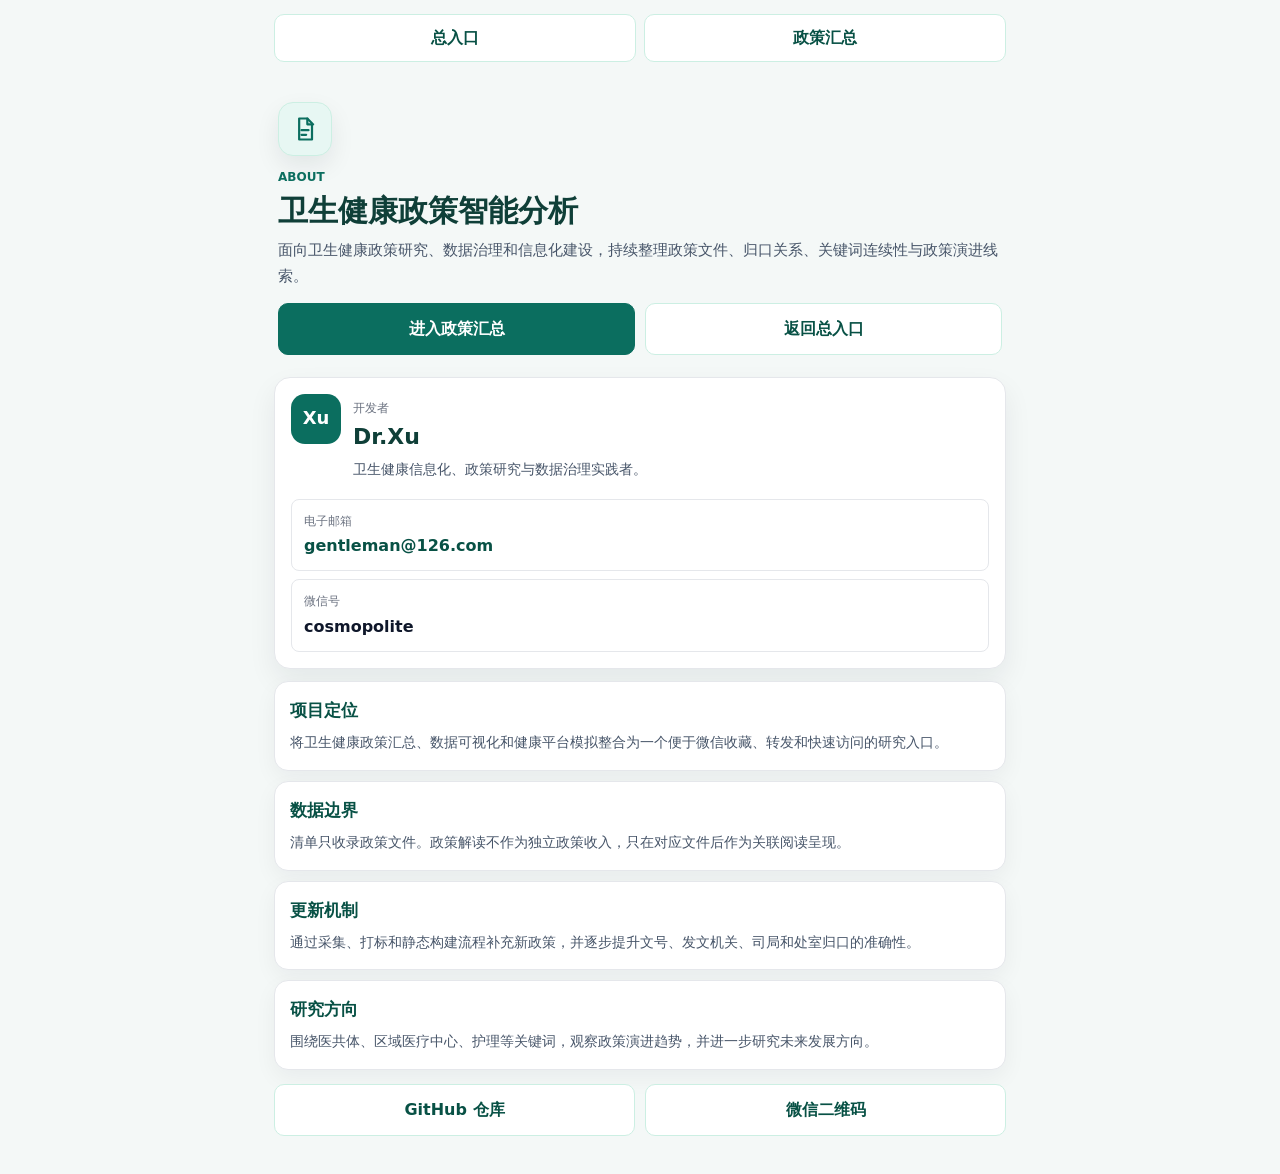
==== commit 531cd51f: "Polish mobile about page" ====
--- a/site/about.html
+++ b/site/about.html
@@ -6,48 +6,69 @@
 <meta name="theme-color" content="#0b6e5f">
 <meta name="description" content="卫生健康政策智能分析项目说明、数据边界与开发者信息。">
 <meta property="og:title" content="关于 · 卫生健康政策智能分析">
-<meta property="og:description" content="了解卫生健康政策智能分析的数据来源、展示口径与开发者信息。">
+<meta property="og:description" content="了解卫生健康政策智能分析的项目定位、数据边界、研究方向与开发者信息。">
 <meta property="og:type" content="website">
 <meta property="og:url" content="https://xujiann.github.io/health-policy/about.html">
 <title>关于 · 卫生健康政策智能分析</title>
-<link rel="stylesheet" href="style.css?v=19">
+<link rel="stylesheet" href="style.css?v=21">
 </head>
 <body class="portal-body">
-<main class="about-mobile">
+<main class="about-mobile about-polished">
   <nav class="about-mobile-nav" aria-label="页面导航">
-    <a href="index.html">首页</a>
-    <a href="policy.html">政策检索</a>
+    <a href="index.html">总入口</a>
+    <a href="policy.html">政策汇总</a>
   </nav>
 
-  <section class="about-mobile-hero">
-    <img src="assets/wechat-qr.png" alt="" class="portal-mark">
-    <span>ABOUT</span>
-    <h1>关于本项目</h1>
-    <p>卫生健康政策智能分析面向政策检索、关键词连续性观察、部委司局归口和关键政策演进研判。</p>
+  <section class="about-mobile-hero about-polished-hero">
+    <span class="about-symbol" aria-hidden="true">
+      <svg viewBox="0 0 24 24">
+        <path d="M7 3h7l4 4v14H7z"/>
+        <path d="M14 3v5h5"/>
+        <path d="M9 13h6M9 17h4"/>
+      </svg>
+    </span>
+    <span class="about-eyebrow">ABOUT</span>
+    <h1>卫生健康政策智能分析</h1>
+    <p>面向卫生健康政策研究、数据治理和信息化建设，持续整理政策文件、归口关系、关键词连续性与政策演进线索。</p>
+    <div class="about-actions" aria-label="快捷入口">
+      <a href="policy.html">进入政策汇总</a>
+      <a href="index.html">返回总入口</a>
+    </div>
   </section>
 
-  <section class="about-mobile-card">
-    <h2>作者信息</h2>
-    <p class="about-name">Dr.Xu</p>
-    <p class="about-desc">卫生健康信息化、政策研究与数据治理实践者。</p>
-    <ul class="contact-list contact-list-large" aria-label="作者联系方式">
+  <section class="about-profile-card" aria-label="作者信息">
+    <div class="about-avatar" aria-hidden="true">Xu</div>
+    <div>
+      <span>开发者</span>
+      <h2>Dr.Xu</h2>
+      <p>卫生健康信息化、政策研究与数据治理实践者。</p>
+    </div>
+    <ul class="contact-list contact-list-large">
       <li><span>电子邮箱</span><a href="mailto:gentleman@126.com">gentleman@126.com</a></li>
       <li><span>微信号</span><strong>cosmopolite</strong></li>
     </ul>
   </section>
 
-  <section class="about-mobile-card">
-    <h2>数据边界</h2>
-    <p>网站清单只收录政策文件。政策解读不作为独立政策收入，只在对应文件后作为关联阅读呈现。</p>
-    <p>数据以中国政府网政策文件库和官方原文链接为基础，页面展示用于研究辅助，正式引用请以官方原文为准。</p>
+  <section class="about-info-grid" aria-label="项目说明">
+    <article>
+      <h2>项目定位</h2>
+      <p>将卫生健康政策汇总、数据可视化和健康平台模拟整合为一个便于微信收藏、转发和快速访问的研究入口。</p>
+    </article>
+    <article>
+      <h2>数据边界</h2>
+      <p>清单只收录政策文件。政策解读不作为独立政策收入，只在对应文件后作为关联阅读呈现。</p>
+    </article>
+    <article>
+      <h2>更新机制</h2>
+      <p>通过采集、打标和静态构建流程补充新政策，并逐步提升文号、发文机关、司局和处室归口的准确性。</p>
+    </article>
+    <article>
+      <h2>研究方向</h2>
+      <p>围绕医共体、区域医疗中心、护理等关键词，观察政策演进趋势，并进一步研究未来发展方向。</p>
+    </article>
   </section>
 
-  <section class="about-mobile-card">
-    <h2>研究方向</h2>
-    <p>后续重点建设关键词政策演进、文件关系识别、部委-司局-处室归口和未来发展方向研判能力。</p>
-  </section>
-
-  <section class="about-mobile-links" aria-label="项目链接">
+  <section class="about-mobile-links about-link-grid" aria-label="项目链接">
     <a href="https://github.com/xujiann/health-policy" target="_blank" rel="noopener">GitHub 仓库</a>
     <a href="wechat.html">微信二维码</a>
   </section>
--- a/site/style.css
+++ b/site/style.css
@@ -23,9 +23,11 @@
 .portal-card:hover{text-decoration:none;border-color:#99f6e4}
 .portal-card:active{transform:translateY(1px);box-shadow:0 6px 18px rgba(15,23,42,.08)}
 .portal-card.primary{border-color:#99f6e4;background:#f0fdfa}
-.portal-card-index{grid-row:1/4;display:grid;place-items:center;width:42px;height:42px;border-radius:10px;
-  background:#e0f2fe;color:#075985;font-weight:800;font-size:13px}
-.portal-card.primary .portal-card-index{background:#ccfbf1;color:#115e59}
+.portal-card-icon{grid-row:1/4;display:grid;place-items:center;width:42px;height:42px;border-radius:10px;
+  background:#e0f2fe;color:#075985}
+.portal-card.primary .portal-card-icon{background:#ccfbf1;color:#115e59}
+.portal-card-icon svg{width:24px;height:24px;fill:none;stroke:currentColor;stroke-width:1.9;
+  stroke-linecap:round;stroke-linejoin:round}
 .portal-card strong{font-size:18px;color:#0f172a;line-height:1.3}
 .portal-card small{color:#475569;font-size:13px;line-height:1.6}
 .portal-card em{font-style:normal;color:#0b6e5f;font-size:13px;font-weight:700;margin-top:2px}
@@ -166,8 +168,8 @@
 .contact-list-large strong,.contact-list-large a{font-size:16px}
 
 .about-mobile{max-width:760px;min-height:100svh;margin:0 auto;padding:14px 14px max(32px,env(safe-area-inset-bottom))}
-.about-mobile-nav{display:flex;gap:8px;margin:2px 0 14px}
-.about-mobile-nav a{flex:1;text-align:center;padding:10px 12px;border:1px solid #ccefe3;border-radius:10px;
+.about-mobile-nav{display:grid;grid-template-columns:1fr 1fr;gap:8px;margin:2px 0 14px}
+.about-mobile-nav a{min-width:0;text-align:center;padding:10px 12px;border:1px solid #ccefe3;border-radius:10px;
   background:#fff;color:var(--brand-d);font-weight:700;text-decoration:none}
 .about-mobile-nav a:active{transform:translateY(1px)}
 .about-mobile-hero{padding:18px 4px 14px}
@@ -183,6 +185,32 @@
 .about-mobile-links a{display:block;text-align:center;padding:12px;border-radius:10px;border:1px solid #ccefe3;
   background:#fff;color:var(--brand-d);font-weight:700;text-decoration:none}
 .about-mobile-links a:active{transform:translateY(1px)}
+.about-polished{padding-top:12px}
+.about-polished-hero{padding:14px 4px 10px}
+.about-symbol{display:grid!important;place-items:center;width:54px;height:54px;border-radius:15px;
+  background:#e7f7f3;color:#0b6e5f;border:1px solid #ccefe3;box-shadow:0 10px 24px rgba(15,23,42,.08)}
+.about-symbol svg{width:28px;height:28px;fill:none;stroke:currentColor;stroke-width:1.9;stroke-linecap:round;stroke-linejoin:round}
+.about-eyebrow{display:inline-flex;margin-top:14px;color:#0b6e5f;font-size:12px;font-weight:800;letter-spacing:0}
+.about-actions{display:grid;grid-template-columns:1fr 1fr;gap:10px;margin-top:14px}
+.about-actions a{display:block;text-align:center;padding:12px 10px;border-radius:10px;text-decoration:none;font-weight:800}
+.about-actions a:first-child{background:var(--brand);color:#fff;border:1px solid var(--brand)}
+.about-actions a:last-child{background:#fff;color:var(--brand-d);border:1px solid #ccefe3}
+.about-actions a:active{transform:translateY(1px)}
+.about-profile-card{display:grid;grid-template-columns:auto 1fr;gap:10px 12px;background:#fff;border:1px solid var(--line);
+  border-radius:16px;padding:16px;margin:12px 0;box-shadow:0 12px 28px rgba(15,23,42,.07)}
+.about-avatar{display:grid;place-items:center;width:50px;height:50px;border-radius:14px;background:#0b6e5f;color:#fff;
+  font-weight:900;font-size:18px}
+.about-profile-card span{color:var(--muted);font-size:12px}
+.about-profile-card h2{margin:0;color:#0f3f38;font-size:22px}
+.about-profile-card p{margin:3px 0 0;color:#475569;font-size:14px;line-height:1.65}
+.about-profile-card>div{min-width:0}
+.about-profile-card .contact-list{grid-column:1/3;margin:8px 0 0}
+.about-info-grid{display:grid;gap:10px;margin-top:12px}
+.about-info-grid article{background:#fff;border:1px solid var(--line);border-radius:14px;padding:15px;
+  box-shadow:0 8px 22px rgba(15,23,42,.05)}
+.about-info-grid h2{margin:0 0 6px;color:var(--brand-d);font-size:17px}
+.about-info-grid p{margin:0;color:#475569;font-size:14px;line-height:1.75}
+.about-link-grid{margin-bottom:6px}
 
 .about{background:var(--card);border:1px solid var(--line);border-radius:12px;padding:8px 24px 24px}
 .about h2{color:var(--brand-d)}
@@ -209,13 +237,17 @@
   .portal{padding:12px 12px 28px}
   .portal-hero h1{font-size:25px}
   .portal-card{padding:14px;grid-template-columns:38px 1fr}
-  .portal-card-index{width:38px;height:38px}
+  .portal-card-icon{width:38px;height:38px}
+  .portal-card-icon svg{width:22px;height:22px}
   .portal-about-link{display:grid;gap:2px}
   .portal-about-link span{text-align:left}
   .about-mobile{padding:12px 12px 28px}
   .about-mobile-hero h1{font-size:26px}
   .about-mobile-card{padding:14px;border-radius:12px}
   .about-mobile-links{grid-template-columns:1fr}
+  .about-actions{grid-template-columns:1fr}
+  .about-profile-card{padding:14px;border-radius:14px}
+  .about-info-grid article{padding:14px;border-radius:12px}
 
   /* 筛选：搜索框整行，下拉两列自适应，排序单独整行 */
   .toolbar{gap:8px}
